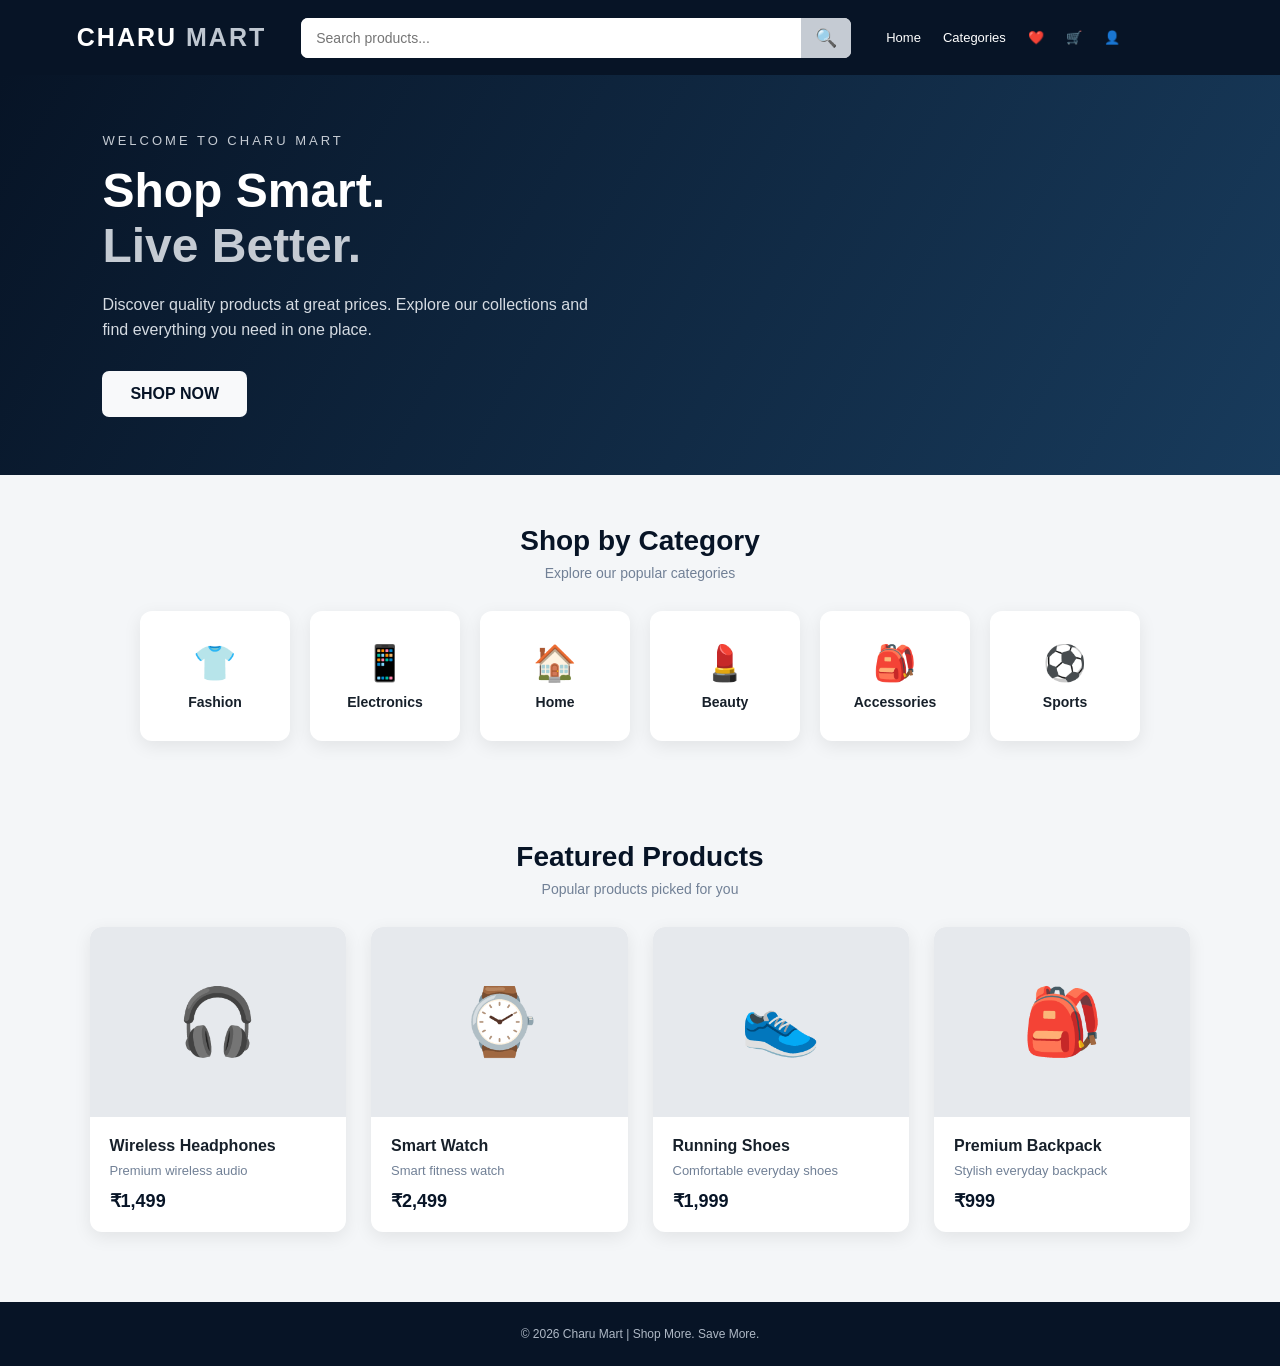
==== home.html @ c9ed1523 "charu mart ecommerce platform" ====
<!DOCTYPE html>
<html lang="en">

<head>
    <meta charset="UTF-8">
    <meta name="viewport" content="width=device-width, initial-scale=1.0">

    <title>Charu Mart | Home</title>

    <style>

        * {
            margin: 0;
            padding: 0;
            box-sizing: border-box;
            font-family: Arial, sans-serif;
        }

        body {
            background: #f4f6f8;
            color: #17202a;
        }

        /* NAVBAR */

        .navbar {
            height: 75px;
            background: #071426;
            color: white;

            display: flex;
            align-items: center;

            padding: 0 6%;

            gap: 35px;
        }

        .logo {
            font-size: 25px;
            font-weight: bold;
            letter-spacing: 2px;
            white-space: nowrap;
        }

        .logo span {
            color: #bfc7d1;
        }

        /* SEARCH */

        .search-box {
            flex: 1;
            max-width: 550px;

            display: flex;

            background: white;

            border-radius: 7px;

            overflow: hidden;
        }

        .search-box input {
            flex: 1;

            padding: 12px 15px;

            border: none;
            outline: none;

            font-size: 14px;
        }

        .search-box button {
            width: 50px;

            border: none;

            background: #c5cbd3;
            color: #071426;

            cursor: pointer;

            font-size: 18px;
        }

        /* NAV LINKS */

        .nav-links {
            display: flex;
            gap: 22px;
            align-items: center;
        }

        .nav-links a {
            color: white;
            text-decoration: none;
            font-size: 13px;
        }

        .nav-links a:hover {
            color: #c5cbd3;
        }

        .cart {
            font-size: 20px;
        }

        /* HERO */

        .hero {
            min-height: 400px;

            background: linear-gradient(
                120deg,
                #071426,
                #183b5c
            );

            color: white;

            display: flex;
            align-items: center;

            padding: 50px 8%;
        }

        .hero-content {
            max-width: 600px;
        }

        .hero-small {
            color: #c5cbd3;

            letter-spacing: 3px;

            font-size: 13px;

            margin-bottom: 15px;
        }

        .hero h1 {
            font-size: 48px;

            line-height: 1.15;

            margin-bottom: 18px;
        }

        .hero h1 span {
            color: #c5cbd3;
        }

        .hero p {
            color: #d5dbe2;

            line-height: 1.6;

            max-width: 500px;

            margin-bottom: 28px;
        }

        .shop-button {
            display: inline-block;

            padding: 14px 28px;

            background: #f8f9fa;

            color: #071426;

            text-decoration: none;

            border-radius: 7px;

            font-weight: bold;

            transition: 0.3s;
        }

        .shop-button:hover {
            background: #c5cbd3;
        }

        /* CATEGORIES */

        .section {
            padding: 50px 7%;
        }

        .section-title {
            text-align: center;

            margin-bottom: 30px;
        }

        .section-title h2 {
            font-size: 28px;

            color: #071426;
        }

        .section-title p {
            color: #718096;

            margin-top: 8px;

            font-size: 14px;
        }

        .categories {
            display: flex;

            justify-content: center;

            gap: 20px;

            flex-wrap: wrap;
        }

        .category {
            width: 150px;

            height: 130px;

            background: white;

            border-radius: 12px;

            display: flex;

            flex-direction: column;

            justify-content: center;

            align-items: center;

            box-shadow: 0 5px 18px rgba(0,0,0,0.08);

            transition: 0.3s;

            cursor: pointer;
        }

        .category:hover {
            transform: translateY(-5px);
        }

        .category-icon {
            font-size: 35px;

            margin-bottom: 10px;
        }

        .category h3 {
            font-size: 14px;

            color: #17202a;
        }

        /* PRODUCTS */

        .products {
            display: grid;

            grid-template-columns:
                repeat(auto-fit, minmax(220px, 1fr));

            gap: 25px;
        }

        .product {
            background: white;

            border-radius: 12px;

            overflow: hidden;

            box-shadow: 0 5px 18px rgba(0,0,0,0.08);

            transition: 0.3s;
        }

        .product:hover {
            transform: translateY(-5px);
        }

        .product-image {
            height: 190px;

            background: #e6e9ed;

            display: flex;

            align-items: center;

            justify-content: center;

            font-size: 65px;
        }

        .product-info {
            padding: 20px;
        }

        .product-info h3 {
            font-size: 16px;

            margin-bottom: 8px;
        }

        .product-info p {
            color: #718096;

            font-size: 13px;

            margin-bottom: 12px;
        }

        .price {
            color: #071426;

            font-weight: bold;

            font-size: 18px;
        }

        /* FOOTER */

        footer {
            background: #071426;

            color: #aeb8c5;

            text-align: center;

            padding: 25px;

            font-size: 12px;

            margin-top: 20px;
        }

        /* MOBILE */

        @media (max-width: 800px) {

            .navbar {
                height: auto;

                padding: 20px;

                flex-wrap: wrap;

                gap: 18px;
            }

            .search-box {
                order: 3;

                flex-basis: 100%;
            }

            .nav-links {
                margin-left: auto;
            }

            .hero {
                padding: 50px 7%;
            }

            .hero h1 {
                font-size: 36px;
            }

        }

    </style>

</head>


<body>


    <!-- NAVBAR -->

    <header class="navbar">

        <div class="logo">
            CHARU <span>MART</span>
        </div>


        <div class="search-box">

    <input
        type="text"
        id="searchInput"
        placeholder="Search products..."
    >

    <button
        type="button"
        id="searchButton"
    >
        🔍
    </button>

</div>


        <nav class="nav-links">

            <a href="#">
                Home
            </a>

            <a href="#">
                Categories
            </a>

            <a href="#">
                ❤️
            </a>

            <a href="#" class="cart">
                🛒
            </a>

            <a href="#">
                👤
            </a>

        </nav>

    </header>



    <!-- HERO -->

    <section class="hero">

        <div class="hero-content">

            <div class="hero-small">
                WELCOME TO CHARU MART
            </div>

            <h1>
                Shop Smart.
                <br>
                <span>Live Better.</span>
            </h1>

            <p>
                Discover quality products at great prices.
                Explore our collections and find everything
                you need in one place.
            </p>

            <a href="#products" class="shop-button">
                SHOP NOW
            </a>

        </div>

    </section>



    <!-- CATEGORIES -->

    <section class="section">

        <div class="section-title">

            <h2>
                Shop by Category
            </h2>

            <p>
                Explore our popular categories
            </p>

        </div>


        <div class="categories">


            <div class="category">

                <div class="category-icon">
                    👕
                </div>

                <h3>
                    Fashion
                </h3>

            </div>


            <div class="category">

                <div class="category-icon">
                    📱
                </div>

                <h3>
                    Electronics
                </h3>

            </div>


            <div class="category">

                <div class="category-icon">
                    🏠
                </div>

                <h3>
                    Home
                </h3>

            </div>


            <div class="category">

                <div class="category-icon">
                    💄
                </div>

                <h3>
                    Beauty
                </h3>

            </div>


            <div class="category">

                <div class="category-icon">
                    🎒
                </div>

                <h3>
                    Accessories
                </h3>

            </div>


            <div class="category">

                <div class="category-icon">
                    ⚽
                </div>

                <h3>
                    Sports
                </h3>

            </div>


        </div>

    </section>



    <!-- PRODUCTS -->

    <section class="section" id="products">

        <div class="section-title">

            <h2>
                Featured Products
            </h2>

            <p>
                Popular products picked for you
            </p>

        </div>


        <div class="products">


            <div class="product" data-name="wireless headphones">

                <div class="product-image">
                    🎧
                </div>

                <div class="product-info">

                    <h3>
                        Wireless Headphones
                    </h3>

                    <p>
                        Premium wireless audio
                    </p>

                    <div class="price">
                        ₹1,499
                    </div>

                </div>

            </div>


            <div class="product" data-name="smart watch">

                <div class="product-image">
                    ⌚
                </div>

                <div class="product-info">

                    <h3>
                        Smart Watch
                    </h3>

                    <p>
                        Smart fitness watch
                    </p>

                    <div class="price">
                        ₹2,499
                    </div>

                </div>

            </div>


            <div class="product" data-name="running shoes">

                <div class="product-image">
                    👟
                </div>

                <div class="product-info">

                    <h3>
                        Running Shoes
                    </h3>

                    <p>
                        Comfortable everyday shoes
                    </p>

                    <div class="price">
                        ₹1,999
                    </div>

                </div>

            </div>


            <div class="product" data-name="premium backpack">

                <div class="product-image">
                    🎒
                </div>

                <div class="product-info">

                    <h3>
                        Premium Backpack
                    </h3>

                    <p>
                        Stylish everyday backpack
                    </p>

                    <div class="price">
                        ₹999
                    </div>

                </div>

            </div>


        </div>

    </section>



    <!-- FOOTER -->

    <footer>

        © 2026 Charu Mart | Shop More. Save More.

    </footer>
<script>

    const searchInput = document.getElementById("searchInput");
    const searchButton = document.getElementById("searchButton");

    const products = document.querySelectorAll(".product");

    function searchProducts() {

        const searchText =
            searchInput.value.toLowerCase().trim();

        products.forEach(function(product) {

            const productName =
                product.getAttribute("data-name");

            if (productName.includes(searchText)) {
                product.style.display = "";
            } else {
                product.style.display = "none";
            }

        });

    }

    searchButton.addEventListener("click", searchProducts);

    searchInput.addEventListener("input", searchProducts);

</script>

</body>
</html>
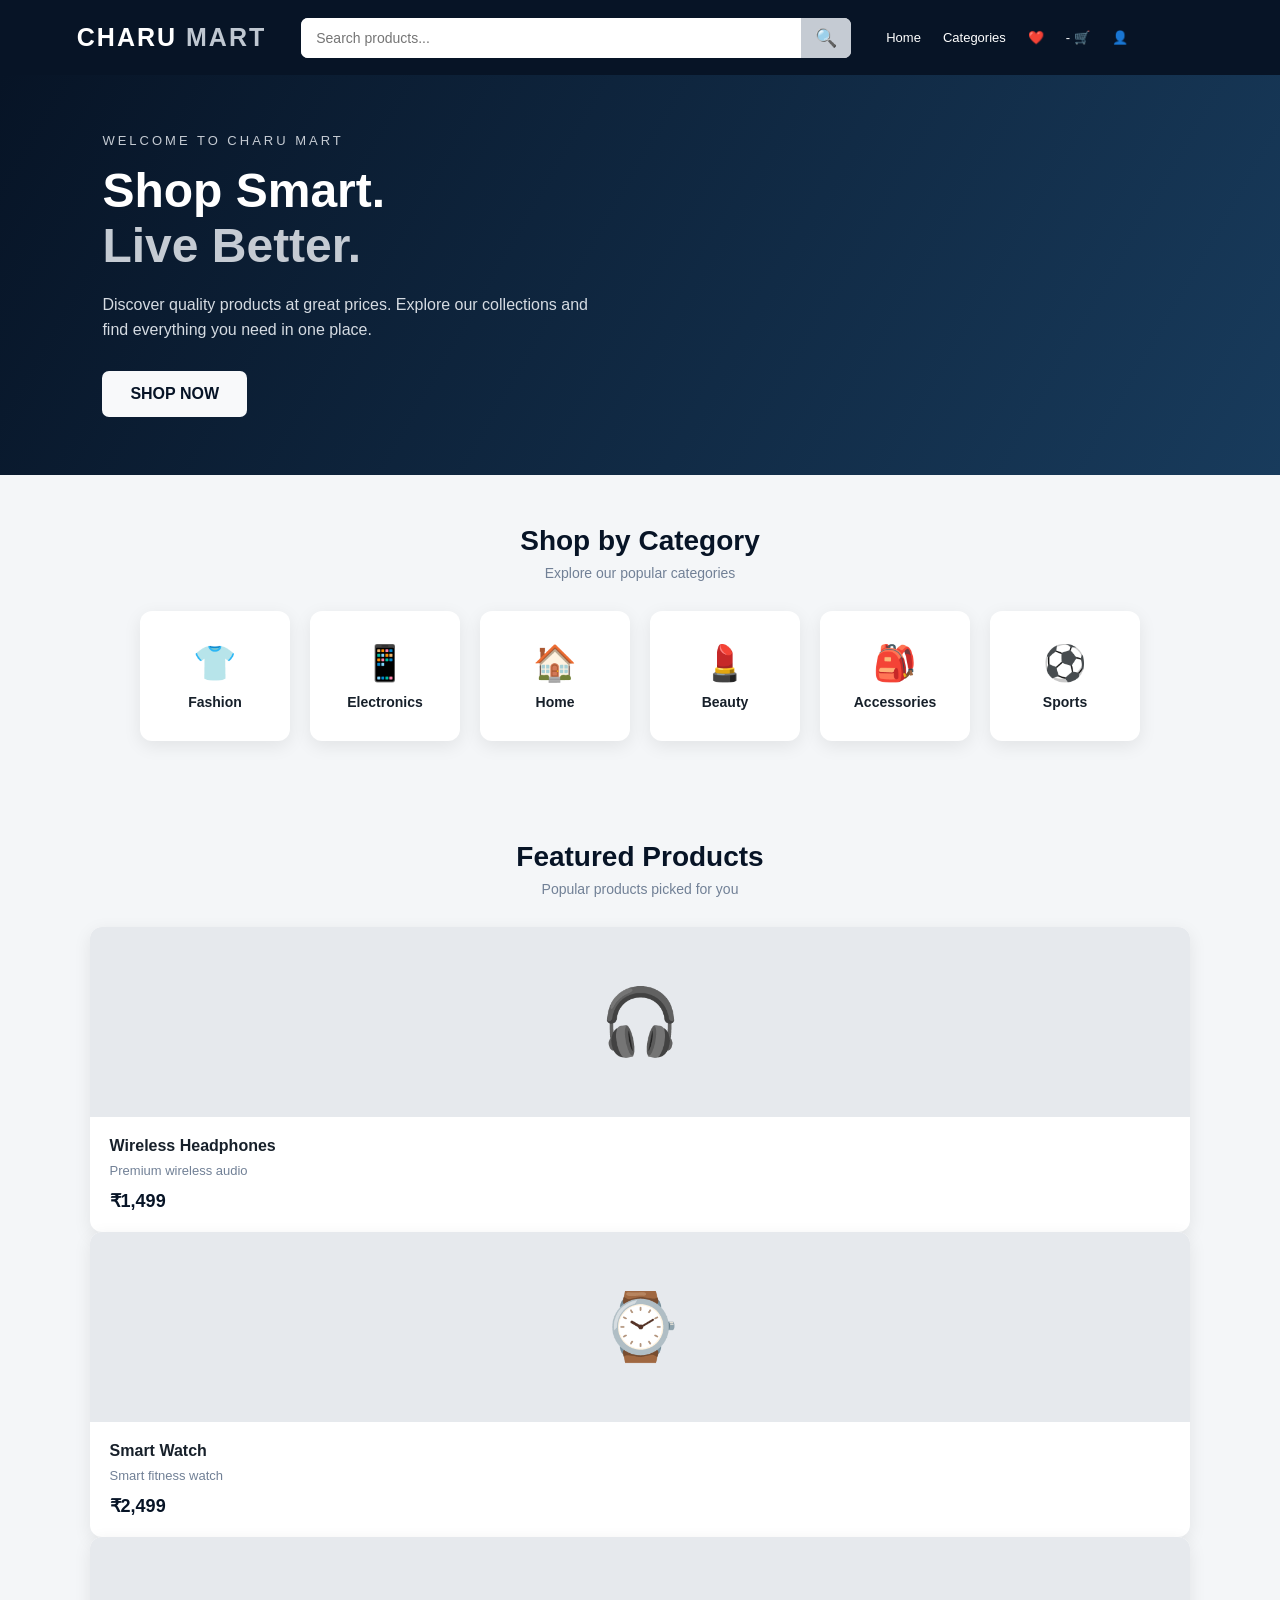
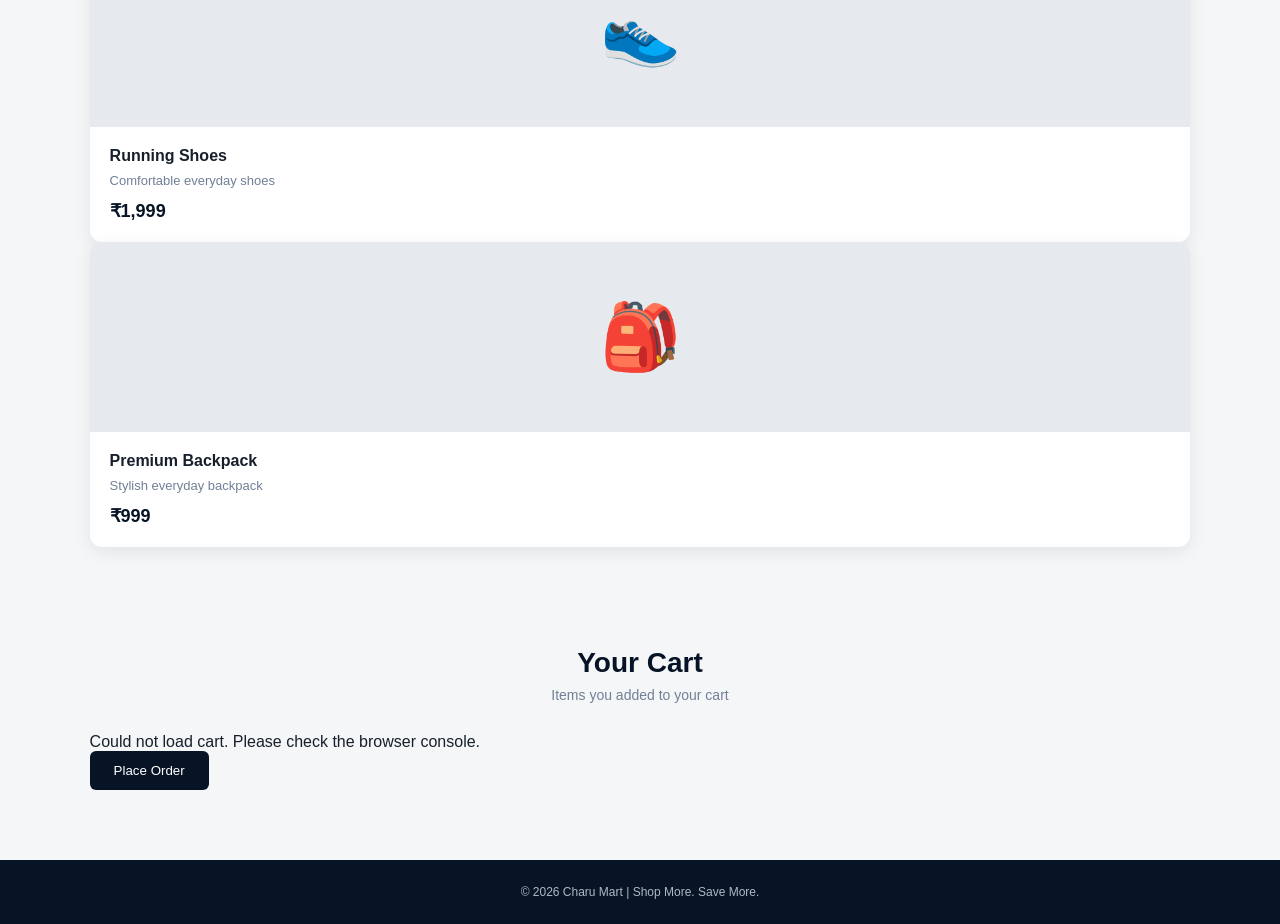
==== commit 27cc87a8: "Update Charu Mart frontend registration and login" ====
--- a/home.html
+++ b/home.html
@@ -427,7 +427,7 @@
                 ❤️
             </a>
 
-            <a href="#" class="cart">
+            <a href="#" class="cart">-
                 🛒
             </a>
 
@@ -594,7 +594,7 @@
         </div>
 
 
-        <div class="products">
+        <div class="products" id="productContainer"></div>
 
 
             <div class="product" data-name="wireless headphones">
@@ -700,7 +700,21 @@
         </div>
 
     </section>
-
+<!-- CART SECTION -->
+<section class="section" id="cart">
+
+    <div class="section-title">
+        <h2>Your Cart</h2>
+        <p>Items you added to your cart</p>
+    </div>
+
+    <div id="cartContainer"></div>
+    <button onclick="placeOrder()"
+    style="padding: 12px 24px; background: #071426; color: white; border: none; border-radius: 6px; cursor: pointer;">
+    Place Order
+</button>
+
+</section>
 
 
     <!-- FOOTER -->
@@ -741,6 +755,318 @@
 
     searchInput.addEventListener("input", searchProducts);
 
+
+fetch("http://localhost:8080/api/products")
+    .then(response => response.json())
+    .then(products => {
+
+        const productContainer =
+            document.getElementById("productContainer");
+
+        productContainer.innerHTML = "";
+
+        products.forEach(product => {
+
+            const productCard = document.createElement("div");
+
+            productCard.className = "product";
+
+            productCard.innerHTML = `
+    <div class="product-image">
+        <img src="${product.imageUrl}" 
+             alt="${product.name}"
+             style="width:100%; height:100%; object-fit:contain;">
+    </div>
+
+    <div class="product-info">
+        <h3>${product.name}</h3>
+
+        <p>${product.description}</p>
+
+        <h4>₹${product.price}</h4>
+
+        <button onclick="addToCart(${product.id})">Add to Cart</button>
+    </div>
+`;
+
+            productContainer.appendChild(productCard);
+        });
+    })
+    .catch(error => {
+        console.error("Error loading products:", error);
+    });
+    function addToCart(productId) {
+
+    const loggedInUser = JSON.parse(
+    sessionStorage.getItem("charuMartUser") || "null"
+);
+
+if (!loggedInUser || !loggedInUser.id) {
+    alert("Please log in before adding products to your cart.");
+    window.location.href = "login.html";
+    return;
+}
+
+const cartItem = {
+    userId: loggedInUser.id,
+    productId: productId,
+    quantity: 1
+};
+
+    fetch("http://localhost:8080/api/cart", {
+        method: "POST",
+        headers: {
+            "Content-Type": "application/json"
+        },
+        body: JSON.stringify(cartItem)
+    })
+    .then(response => {
+        if (!response.ok) {
+            throw new Error("Failed to add product to cart");
+        }
+        return response.json();
+    })
+    .then(data => {
+        console.log("Cart item saved:", data);
+        alert("Product added to cart!");
+    })
+    .catch(error => {
+        console.error("Cart error:", error);
+        alert("Could not add product to cart.");
+    });
+}
+async function displayCart() {
+    const cartContainer = document.getElementById("cartContainer");
+
+    cartContainer.innerHTML = "<p>Loading cart...</p>";
+
+    try {
+        const cartResponse = await fetch("http://localhost:8080/api/cart");
+
+        if (!cartResponse.ok) {
+            throw new Error("Failed to load cart");
+        }
+
+        const cart = await cartResponse.json();
+
+        if (!cart.length) {
+            cartContainer.innerHTML = "<p>Your cart is empty.</p>";
+            return;
+        }
+
+        const productResponse = await fetch("http://localhost:8080/api/products");
+
+        if (!productResponse.ok) {
+            throw new Error("Failed to load products");
+        }
+
+        const products = await productResponse.json();
+
+        cartContainer.innerHTML = "";
+        let total = 0;
+        let displayedItems = 0;
+
+        for (const item of cart) {
+            const product = products.find(
+                p => Number(p.id) === Number(item.productId)
+            );
+
+            if (!product) {
+                console.error("Product not found for cart item:", item);
+                continue;
+            }
+
+            const quantity = Number(item.quantity);
+            const price = Number(product.price);
+            total += price * quantity;
+            displayedItems++;
+
+            const cartItem = document.createElement("div");
+
+            cartItem.style.cssText =
+                "background:white;padding:20px;margin-bottom:15px;" +
+                "border-radius:10px;box-shadow:0 3px 12px #0001;";
+
+            cartItem.innerHTML = `
+                <h3>${product.name}</h3>
+                <p>${product.description ?? ""}</p>
+                <p>Price: ₹${price.toFixed(2)}</p>
+
+                <div style="display:flex;align-items:center;gap:12px;margin:10px 0;">
+                    <button onclick="changeQuantity(${item.cartId}, -1)">−</button>
+                    <span>Quantity: ${quantity}</span>
+                    <button onclick="changeQuantity(${item.cartId}, 1)">+</button>
+                    <button onclick="removeFromCart(${item.cartId})">Remove</button>
+                </div>
+            `;
+
+            cartContainer.appendChild(cartItem);
+        }
+
+        if (displayedItems === 0) {
+            cartContainer.innerHTML =
+                "<p>Your cart item exists, but its product details could not be found.</p>";
+            return;
+        }
+
+        const totalElement = document.createElement("h2");
+        totalElement.textContent = `Total: ₹${total.toFixed(2)}`;
+        totalElement.style.marginTop = "20px";
+        cartContainer.appendChild(totalElement);
+
+    } catch (error) {
+        console.error("Cart loading error:", error);
+        cartContainer.innerHTML =
+            "<p>Could not load cart. Please check the browser console.</p>";
+    }
+}
+displayCart();
+
+function showCart() {
+    let cart = JSON.parse(localStorage.getItem("cart")) || [];
+
+    if (cart.length === 0) {
+        alert("Your cart is empty!");
+        return;
+    }
+
+    let message = "Your Cart:\n\n";
+
+    cart.forEach(item => {
+        message += "Product ID: " + item.id +
+                   "\nQuantity: " + item.quantity + "\n\n";
+    });
+
+    alert(message);
+}
+displayCart();
+
+function showCart() {
+    let cart = JSON.parse(localStorage.getItem("cart")) || [];
+
+    if (cart.length === 0) {
+        alert("Your cart is empty!");
+        return;
+    }
+
+    let message = "Your Cart:\n\n";
+
+    cart.forEach(item => {
+        message += "Product ID: " + item.id +
+                   "\nQuantity: " + item.quantity + "\n\n";
+    });
+
+    alert(message);
+}
+function changeQuantity(cartId, change) {
+    fetch("http://localhost:8080/api/cart")
+        .then(response => {
+            if (!response.ok) {
+                throw new Error("Could not load cart");
+            }
+            return response.json();
+        })
+        .then(cart => {
+            const item = cart.find(item => item.cartId === cartId);
+
+            if (!item) {
+                throw new Error("Cart item not found");
+            }
+
+            const newQuantity = item.quantity + change;
+
+            if (newQuantity <= 0) {
+                return fetch(`http://localhost:8080/api/cart/${cartId}`, {
+                    method: "DELETE"
+                });
+            }
+
+            return fetch(`http://localhost:8080/api/cart/${cartId}`, {
+                method: "PUT",
+                headers: {
+                    "Content-Type": "application/json"
+                },
+                body: JSON.stringify({
+                    quantity: newQuantity
+                })
+            });
+        })
+        .then(response => {
+            if (response && !response.ok) {
+                throw new Error("Could not update cart");
+            }
+
+            displayCart();
+        })
+        .catch(error => {
+            console.error("Quantity update error:", error);
+            alert("Could not update quantity. Please try again.");
+        });
+}
+
+function removeFromCart(cartId) {
+    fetch(`http://localhost:8080/api/cart/${cartId}`, {
+        method: "DELETE"
+    })
+    .then(response => {
+        if (!response.ok) {
+            throw new Error("Failed to remove cart item");
+        }
+
+        displayCart();
+    })
+    .catch(error => {
+        console.error("Remove cart error:", error);
+        alert("Could not remove the item. Please try again.");
+    });
+}
+async function placeOrder() {
+    try {
+        const response = await fetch("http://localhost:8080/api/cart");
+
+        if (!response.ok) {
+            throw new Error("Could not load cart");
+        }
+
+        const cart = await response.json();
+
+        if (cart.length === 0) {
+            alert("Your cart is empty!");
+            return;
+        }
+
+        const orderResponse = await fetch("http://localhost:8080/api/orders", {
+            method: "POST",
+            headers: {
+                "Content-Type": "application/json"
+            },
+            body: JSON.stringify({
+    userId: JSON.parse(
+        sessionStorage.getItem("charuMartUser") || "null"
+    )?.id
+})
+        });
+
+        if (!orderResponse.ok) {
+            const errorText = await orderResponse.text();
+            throw new Error(errorText || "Could not place order");
+        }
+
+        const order = await orderResponse.json();
+
+        alert(
+            "Order placed successfully! 🎉\n" +
+            "Order ID: " + order.orderId + "\n" +
+            "Total: ₹" + order.totalAmount
+        );
+
+        await displayCart();
+
+    } catch (error) {
+        console.error("Place order error:", error);
+        alert("Could not place order. Please check the console and try again.");
+    }
+}
 </script>
 
 </body>
